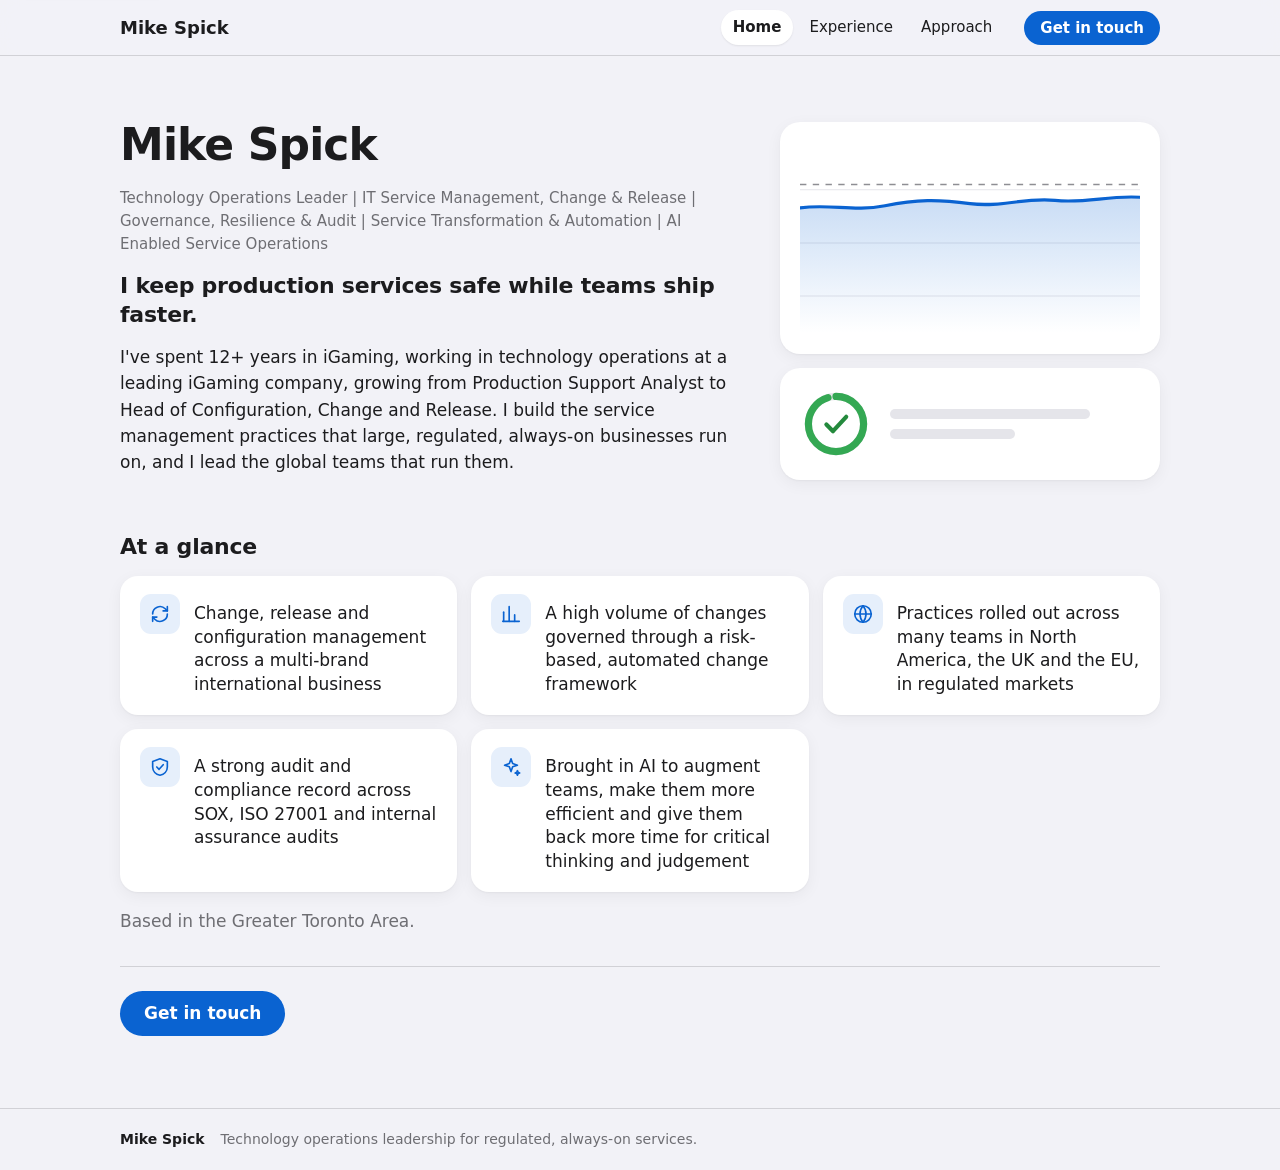
==== index.html @ 842ca16d "Add experience highlights, 12+ years, and the footer line. Co-authored-by: Michael Spick <michael.sp" ====
<!doctype html>
<html lang="en">
<head>
<meta charset="utf-8">
<meta name="viewport" content="width=device-width, initial-scale=1">
<title>Mike Spick | Technology Operations Leader</title>
<meta name="description" content="Mike Spick, Technology Operations Leader. I keep production services safe while teams ship faster.">
<link rel="stylesheet" href="css/style.css">
</head>
<body>
<a class="skip-link" href="#main">Skip to content</a>
<header class="site-header">
<div class="wrap header-inner">
<a class="brand" href="index.html">Mike Spick</a>
<nav aria-label="Main"><ul><li><a href="index.html" aria-current="page">Home</a></li><li><a href="experience.html">Experience</a></li><li><a href="approach.html">Approach</a></li></ul></nav>
<a class="btn" href="contact.html">Get in touch</a>
</div>
</header>
<main id="main" class="wrap page-index">
<section class="hero"><div class="hero-art" aria-hidden="true"><div class="art-card art-chart"><svg viewBox="0 0 320 180" focusable="false"><defs><linearGradient id="ga" x1="0" y1="0" x2="0" y2="1"><stop offset="0" stop-color="#0a63d1" stop-opacity=".22"/><stop offset="1" stop-color="#0a63d1" stop-opacity="0"/></linearGradient></defs><g stroke="#e5e5ea" stroke-width="1"><line x1="0" y1="45" x2="320" y2="45"/><line x1="0" y1="95" x2="320" y2="95"/><line x1="0" y1="145" x2="320" y2="145"/></g><line x1="0" y1="40" x2="320" y2="40" stroke="#8e8e93" stroke-width="1.5" stroke-dasharray="6 6"/><path d="M0 62 C30 58 50 66 80 60 S130 54 160 58 S210 52 240 55 S290 50 320 52 L320 180 L0 180 Z" fill="url(#ga)"/><path d="M0 62 C30 58 50 66 80 60 S130 54 160 58 S210 52 240 55 S290 50 320 52" fill="none" stroke="#0a63d1" stroke-width="3" stroke-linecap="round"/></svg></div><div class="art-card art-ring"><svg viewBox="0 0 120 120" focusable="false"><circle cx="60" cy="60" r="46" fill="none" stroke="#e5e5ea" stroke-width="12"/><circle cx="60" cy="60" r="46" fill="none" stroke="#34a853" stroke-width="12" stroke-linecap="round" stroke-dasharray="275 289" transform="rotate(-90 60 60)"/><path d="M44 61 l11 11 l22 -24" fill="none" stroke="#248a3d" stroke-width="7" stroke-linecap="round" stroke-linejoin="round"/></svg><div class="art-lines"><b></b><b class="s"></b></div></div></div>
<h1>Mike Spick</h1>
<p class="title-line">Technology Operations Leader | IT Service Management, Change &amp; Release | Governance, Resilience &amp; Audit | Service Transformation &amp; Automation | AI Enabled Service Operations</p>
<p class="positioning">I keep production services safe while teams ship faster.</p>
<p>I've spent 12+ years in iGaming, working in technology operations at a leading iGaming company, growing from Production Support Analyst to Head of Configuration, Change and Release. I build the service management practices that large, regulated, always-on businesses run on, and I lead the global teams that run them.</p>
</section>
<section aria-labelledby="glance">
<h2 id="glance">At a glance</h2>
<ul class="outcomes">
<li><span class="ico" aria-hidden="true"><svg viewBox="0 0 24 24" width="22" height="22" fill="none" stroke="currentColor" stroke-width="1.8" stroke-linecap="round" stroke-linejoin="round"><path d="M4 12a8 8 0 0 1 13.7-5.7L20 8.6"/><path d="M20 4v4.6h-4.6"/><path d="M20 12a8 8 0 0 1-13.7 5.7L4 15.4"/><path d="M4 20v-4.6h4.6"/></svg></span><span class="txt">Change, release and configuration management across a multi-brand international business</span></li>
<li><span class="ico" aria-hidden="true"><svg viewBox="0 0 24 24" width="22" height="22" fill="none" stroke="currentColor" stroke-width="1.8" stroke-linecap="round" stroke-linejoin="round"><path d="M4 20V10"/><path d="M10 20V4"/><path d="M16 20v-7"/><path d="M21 20H3"/></svg></span><span class="txt">A high volume of changes governed through a risk-based, automated change framework</span></li>
<li><span class="ico" aria-hidden="true"><svg viewBox="0 0 24 24" width="22" height="22" fill="none" stroke="currentColor" stroke-width="1.8" stroke-linecap="round" stroke-linejoin="round"><circle cx="12" cy="12" r="9"/><path d="M3 12h18"/><path d="M12 3a14 14 0 0 1 0 18a14 14 0 0 1 0-18"/></svg></span><span class="txt">Practices rolled out across many teams in North America, the UK and the EU, in regulated markets</span></li>
<li><span class="ico" aria-hidden="true"><svg viewBox="0 0 24 24" width="22" height="22" fill="none" stroke="currentColor" stroke-width="1.8" stroke-linecap="round" stroke-linejoin="round"><path d="M12 3l8 3v6c0 4.5-3.4 8-8 9c-4.6-1-8-4.5-8-9V6z"/><path d="M8.5 12l2.5 2.5l4.5-5"/></svg></span><span class="txt">A strong audit and compliance record across SOX, ISO 27001 and internal assurance audits</span></li>
<li><span class="ico" aria-hidden="true"><svg viewBox="0 0 24 24" width="22" height="22" fill="none" stroke="currentColor" stroke-width="1.8" stroke-linecap="round" stroke-linejoin="round"><path d="M12 3l1.8 5.2L19 10l-5.2 1.8L12 17l-1.8-5.2L5 10l5.2-1.8z"/><path d="M19 16l.7 1.8l1.8.7l-1.8.7L19 21l-.7-1.8l-1.8-.7l1.8-.7z"/></svg></span><span class="txt">Brought in AI to augment teams, make them more efficient and give them back more time for critical thinking and judgement</span></li>
</ul>
<p class="muted">Based in the Greater Toronto Area.</p>
</section>
<section class="cta-band"><a class="btn" href="contact.html">Get in touch</a></section>
</main>
<footer class="site-footer"><div class="wrap"><p class="foot-name">Mike Spick</p><p class="foot-line">Technology operations leadership for regulated, always-on services.</p></div></footer>
</body>
</html>
---- css/style.css ----
:root{--bg:#f2f2f7;--card:#fff;--text:#1c1c1e;--muted:#6e6e73;--sep:#d1d1d6;--accent:#0a63d1;--accent-hover:#0850a8;--radius:18px;--shadow:0 1px 2px rgba(0,0,0,.04),0 4px 16px rgba(0,0,0,.05)}
*{box-sizing:border-box}
html{-webkit-text-size-adjust:100%}
body{margin:0;background:var(--bg);color:var(--text);font:17px/1.55 -apple-system,BlinkMacSystemFont,"Segoe UI",system-ui,sans-serif;-webkit-font-smoothing:antialiased;overflow-wrap:break-word}
.wrap{max-width:1080px;margin:0 auto;padding-left:20px;padding-right:20px}
a{color:var(--accent)}
:focus-visible{outline:3px solid var(--accent);outline-offset:3px;border-radius:6px}
.sr-only{position:absolute;width:1px;height:1px;overflow:hidden;clip:rect(0 0 0 0);white-space:nowrap}
.skip-link{position:absolute;left:12px;top:-60px;background:var(--card);color:var(--accent);padding:10px 16px;border-radius:12px;z-index:100;box-shadow:var(--shadow)}
.skip-link:focus{top:12px}
.site-header{position:sticky;top:0;z-index:50;background:rgba(242,242,247,.94);border-bottom:1px solid var(--sep)}
@supports ((backdrop-filter:blur(1px)) or (-webkit-backdrop-filter:blur(1px))){.site-header{background:rgba(242,242,247,.75);-webkit-backdrop-filter:saturate(180%) blur(20px);backdrop-filter:saturate(180%) blur(20px)}}
.header-inner{display:flex;flex-wrap:wrap;align-items:center;gap:8px 20px;padding-top:10px;padding-bottom:10px}
.brand{font-weight:600;font-size:18px;color:var(--text);text-decoration:none;margin-right:auto}
nav ul{list-style:none;margin:0;padding:0;display:flex;gap:4px}
nav a{display:block;padding:6px 12px;border-radius:999px;color:var(--text);text-decoration:none;font-size:15px}
nav a:hover{background:rgba(0,0,0,.05)}
nav a[aria-current="page"]{background:var(--card);font-weight:600;box-shadow:0 1px 2px rgba(0,0,0,.08)}
.header-inner .btn{padding:8px 16px;font-size:15px}
@media (max-width:599px){nav{order:3;width:100%}nav ul{justify-content:space-between}}
.btn{display:inline-block;background:var(--accent);color:#fff;border:0;border-radius:999px;padding:12px 24px;font-family:inherit;font-weight:600;font-size:17px;line-height:1.2;text-decoration:none;cursor:pointer}
.btn:hover{background:var(--accent-hover)}
.btn-secondary{background:var(--card);color:var(--accent);box-shadow:inset 0 0 0 1px var(--sep)}
.btn-secondary:hover{background:#e9e9ee}
main{padding-top:36px;padding-bottom:48px}
h1{font-size:34px;line-height:1.15;letter-spacing:-.02em;font-weight:700;margin:8px 0 16px}
h2{font-size:22px;letter-spacing:-.01em;font-weight:700;margin:40px 0 12px}
h3{font-size:18px;font-weight:600;margin:0 0 6px}
@media (min-width:768px){h1{font-size:44px}main{padding-top:56px}}
p{margin:0 0 14px}
.muted,.opt{color:var(--muted)}
.title-line{color:var(--muted);font-size:15px}
.positioning{font-size:22px;font-weight:600;line-height:1.35;letter-spacing:-.01em}
.actions{margin-top:22px}
/* hero */
.hero{display:grid;grid-template-columns:minmax(0,1fr);column-gap:48px}
.hero-art{order:9;margin-top:24px;display:grid;gap:14px;grid-template-columns:minmax(0,1fr) auto;align-items:stretch}
@media (min-width:900px){.hero{grid-template-columns:minmax(0,1fr) 380px}.hero>*{grid-column:1}.hero .hero-art{order:0;grid-column:2;grid-row:1 / span 6;align-self:center;margin-top:0;grid-template-columns:1fr}}
.art-card{background:var(--card);border-radius:20px;box-shadow:var(--shadow);padding:20px}
.art-chart svg{display:block;width:100%;height:auto}
.art-ring{display:flex;align-items:center;gap:18px}
.art-ring svg{width:72px;height:72px;flex:none}
.art-lines{flex:1;display:grid;gap:10px;min-width:60px}
.art-lines b{display:block;height:10px;border-radius:5px;background:#e5e5ea;width:80%}
.art-lines b.s{width:50%}
@media (max-width:899px){.art-ring{flex-direction:column;justify-content:center}.art-lines{display:none}}
/* grouped lists */
.outcomes,.principles article,.contact-form,.page-thanks main>p{background:var(--card);border-radius:var(--radius);box-shadow:var(--shadow)}
.outcomes{list-style:none;padding:0;margin:0 0 16px;display:grid;gap:14px;grid-template-columns:1fr;background:none!important;box-shadow:none!important;border-radius:0!important}
@media (min-width:640px){.outcomes{grid-template-columns:1fr 1fr}}
@media (min-width:1024px){.outcomes{grid-template-columns:repeat(3,1fr)}}
.outcomes li{margin:0;background:var(--card);border-radius:var(--radius);box-shadow:var(--shadow);padding:18px 20px;display:flex;gap:14px;align-items:flex-start;font-size:17px;font-weight:500;line-height:1.4}
.outcomes .ico{flex:none;width:40px;height:40px;border-radius:11px;background:#e6effb;color:var(--accent);display:grid;place-items:center}
.outcomes .txt{padding-top:8px}
/* experience */
.timeline{list-style:none;margin:28px 0 0;padding:0 0 0 30px;position:relative}
.timeline::before{content:"";position:absolute;left:8px;top:14px;bottom:14px;width:2px;background:var(--sep);border-radius:1px}
.role{position:relative;margin:0 0 16px}
.role::before{content:"";position:absolute;left:-29px;top:26px;width:12px;height:12px;border-radius:50%;background:var(--bg);box-shadow:inset 0 0 0 3px #aeaeb2}
.role article{background:var(--card);border-radius:var(--radius);box-shadow:var(--shadow);padding:22px}
.role.lead-role article{border-top:4px solid var(--accent)}
.role header{display:flex;flex-wrap:wrap;align-items:center;justify-content:space-between;gap:8px 16px;margin-bottom:12px}
.role h3{font-size:20px;letter-spacing:-.01em;margin:0}
.dates{margin:0;font-size:14px;font-weight:600;color:var(--muted);background:var(--bg);border-radius:999px;padding:4px 12px;white-space:nowrap}
.role.lead-role .dates{color:var(--accent);background:#e6effb}
.lead{font-size:18px;line-height:1.45;margin-bottom:16px}
.points{list-style:none;margin:0;padding:0;display:grid;gap:10px}
.points li{position:relative;padding-left:26px;margin:0}
.points li::before{content:"";position:absolute;left:2px;top:.55em;width:8px;height:8px;border-radius:50%;background:var(--accent);opacity:.75}
@media (min-width:768px){.lead-role .points{grid-template-columns:1fr 1fr;gap:12px}.lead-role .points li{background:var(--bg);border-radius:14px;padding:14px 16px 14px 38px}.lead-role .points li::before{left:16px;top:1.2em}.lead-role .points li:last-child:nth-child(odd){grid-column:1/-1}}
/* highlights */
.highlights{margin-top:28px}
.highlights h2{margin:0 0 6px;font-size:28px}
.hl-intro{color:var(--muted);margin:0 0 18px}
.hl-grid{list-style:none;margin:0;padding:0;display:grid;gap:14px;grid-template-columns:1fr}
@media (min-width:640px){.hl-grid{grid-template-columns:1fr 1fr}}
@media (min-width:1024px){.hl-grid{grid-template-columns:repeat(3,1fr)}}
.hl{position:relative;display:flex;flex-direction:column;height:100%;background:var(--card);border-radius:var(--radius);box-shadow:var(--shadow);padding:20px;color:var(--text);text-decoration:none;transition:transform .25s ease,box-shadow .25s ease}
.hl .ico{display:grid;place-items:center;width:44px;height:44px;border-radius:12px;background:#e6effb;color:var(--accent);margin-bottom:14px}
.hl .tag{position:absolute;top:22px;right:20px;font-size:12px;font-weight:600;letter-spacing:.02em;color:var(--muted);background:var(--bg);border-radius:999px;padding:3px 10px}
.hl h3{font-size:19px;line-height:1.25;letter-spacing:-.01em;margin:0 0 8px}
.hl p{margin:0 0 14px;color:var(--muted);font-size:16px;line-height:1.45}
.hl .proof{align-self:flex-start;font-size:13px;font-weight:600;color:var(--accent);background:#e6effb;border-radius:999px;padding:3px 10px;margin:0 0 14px}
.hl .proof:empty{display:none}
.hl .go{margin-top:auto;color:var(--accent);transition:transform .25s ease}
.hl:focus-visible{outline-offset:3px;border-radius:var(--radius)}
@media (hover:hover){.hl:hover{transform:translateY(-4px);box-shadow:0 2px 4px rgba(0,0,0,.05),0 14px 30px rgba(0,0,0,.1)}.hl:hover .go{transform:translateY(4px)}}
.hl-point{font-weight:500}
.points li.hl-point::before{background:var(--accent);opacity:1;box-shadow:0 0 0 4px #e6effb}
.role:target article{animation:flash 1.6s ease 1;box-shadow:0 0 0 3px var(--accent),var(--shadow)}
@keyframes flash{from{box-shadow:0 0 0 8px #e6effb,0 0 0 3px var(--accent)}to{box-shadow:0 0 0 3px var(--accent),var(--shadow)}}
@supports (animation-timeline:view()){
.hl-grid li{animation:rise linear both;animation-timeline:view();animation-range:entry 0% entry 55%}
}
@media (prefers-reduced-motion:reduce){.hl-grid li{opacity:1!important;transform:none!important}.role:target article{animation:none}}
/* motion */
html{scroll-behavior:smooth}
.role{scroll-margin-top:130px}
.role article{transition:transform .25s ease,box-shadow .25s ease}
@media (hover:hover){.role article:hover{transform:translateY(-3px);box-shadow:0 2px 4px rgba(0,0,0,.05),0 12px 28px rgba(0,0,0,.09)}}
.jump{position:sticky;top:56px;z-index:40;margin:20px -20px 0;padding:8px 20px;background:var(--bg)}
@media (max-width:599px){.jump{top:98px}.role{scroll-margin-top:170px}}
.jump ul{list-style:none;margin:0;padding:0;display:flex;gap:8px;overflow-x:auto;-webkit-overflow-scrolling:touch;scrollbar-width:none}
.jump ul::-webkit-scrollbar{display:none}
.jump a{display:block;white-space:nowrap;padding:7px 14px;border-radius:999px;background:var(--card);color:var(--text);font-size:14px;font-weight:600;text-decoration:none;box-shadow:inset 0 0 0 1px var(--sep);transition:background .2s,color .2s}
.jump a:hover{background:#e6effb;color:var(--accent)}
.timeline::after{content:"";position:absolute;left:8px;top:14px;bottom:14px;width:2px;border-radius:1px;background:var(--accent);transform-origin:top;transform:scaleY(1)}
@supports (animation-timeline:view()){
.timeline::after{transform:scaleY(0);animation:fill linear both;animation-timeline:view();animation-range:entry 30% exit 55%}
.role article{animation:rise linear both;animation-timeline:view();animation-range:entry 0% entry 45%}
.role::before{animation:dot linear both;animation-timeline:view();animation-range:entry 15% entry 55%}
.lead-role .points li{animation:rise linear both;animation-timeline:view();animation-range:entry 10% entry 60%}
@keyframes fill{to{transform:scaleY(1)}}
@keyframes rise{from{opacity:0;transform:translateY(28px)}to{opacity:1;transform:none}}
@keyframes dot{from{background:var(--bg);box-shadow:inset 0 0 0 3px #aeaeb2;outline:0 solid #e6effb}to{background:#fff;box-shadow:inset 0 0 0 3px var(--accent);outline:5px solid #e6effb}}
}
@media (prefers-reduced-motion:reduce){html{scroll-behavior:auto}.timeline::after{transform:scaleY(1)!important}.role article,.role::before,.lead-role .points li{opacity:1!important;transform:none!important}}
.pair{display:grid;gap:16px;margin-top:32px}
@media (min-width:768px){.pair{grid-template-columns:1fr 1fr;align-items:start}}
.panel{background:var(--card);border-radius:var(--radius);box-shadow:var(--shadow);padding:22px}
.panel .ico{display:grid;place-items:center;width:40px;height:40px;border-radius:11px;background:#e6effb;color:var(--accent);margin-bottom:12px}
.panel h2{margin:0 0 12px;font-size:20px}
.rows,.chips{list-style:none;margin:0;padding:0}
.rows li{padding:12px 0;border-top:1px solid var(--sep)}
.rows li:first-child{border-top:0;padding-top:0}
.chips{display:flex;flex-wrap:wrap;gap:8px}
.chips li{background:var(--bg);border-radius:999px;padding:8px 14px;font-size:15px;font-weight:500}
.principles{display:grid;gap:14px}
@media (min-width:768px){.principles{grid-template-columns:1fr 1fr}}
.principles article{padding:22px}
.principles p{color:var(--muted);margin:0}
.cta-band{margin-top:32px;padding:24px 0;border-top:1px solid var(--sep);text-align:left}
/* form */
.contact-form{padding:8px 20px 22px;max-width:640px;margin:24px 0}
.field{padding:14px 0;border-bottom:1px solid var(--sep)}
.field:last-of-type{border-bottom:0;margin-bottom:12px}
label{display:block;font-weight:600;font-size:15px;margin-bottom:6px}
input,textarea{width:100%;font:inherit;color:var(--text);background:var(--bg);border:1px solid var(--sep);border-radius:12px;padding:11px 14px}
input:focus-visible,textarea:focus-visible{border-color:var(--accent)}
.page-contact>p:first-of-type{max-width:640px}
.site-footer{border-top:1px solid var(--sep);color:var(--muted);font-size:14px;padding:20px 0}
.site-footer p{margin:0}
.site-footer .wrap{display:flex;flex-wrap:wrap;align-items:baseline;gap:4px 16px}
.site-footer .foot-name{color:var(--text);font-weight:600}
.site-footer .foot-line{color:var(--muted)}
@media (prefers-reduced-motion:reduce){*{transition:none!important;animation:none!important;scroll-behavior:auto!important}}
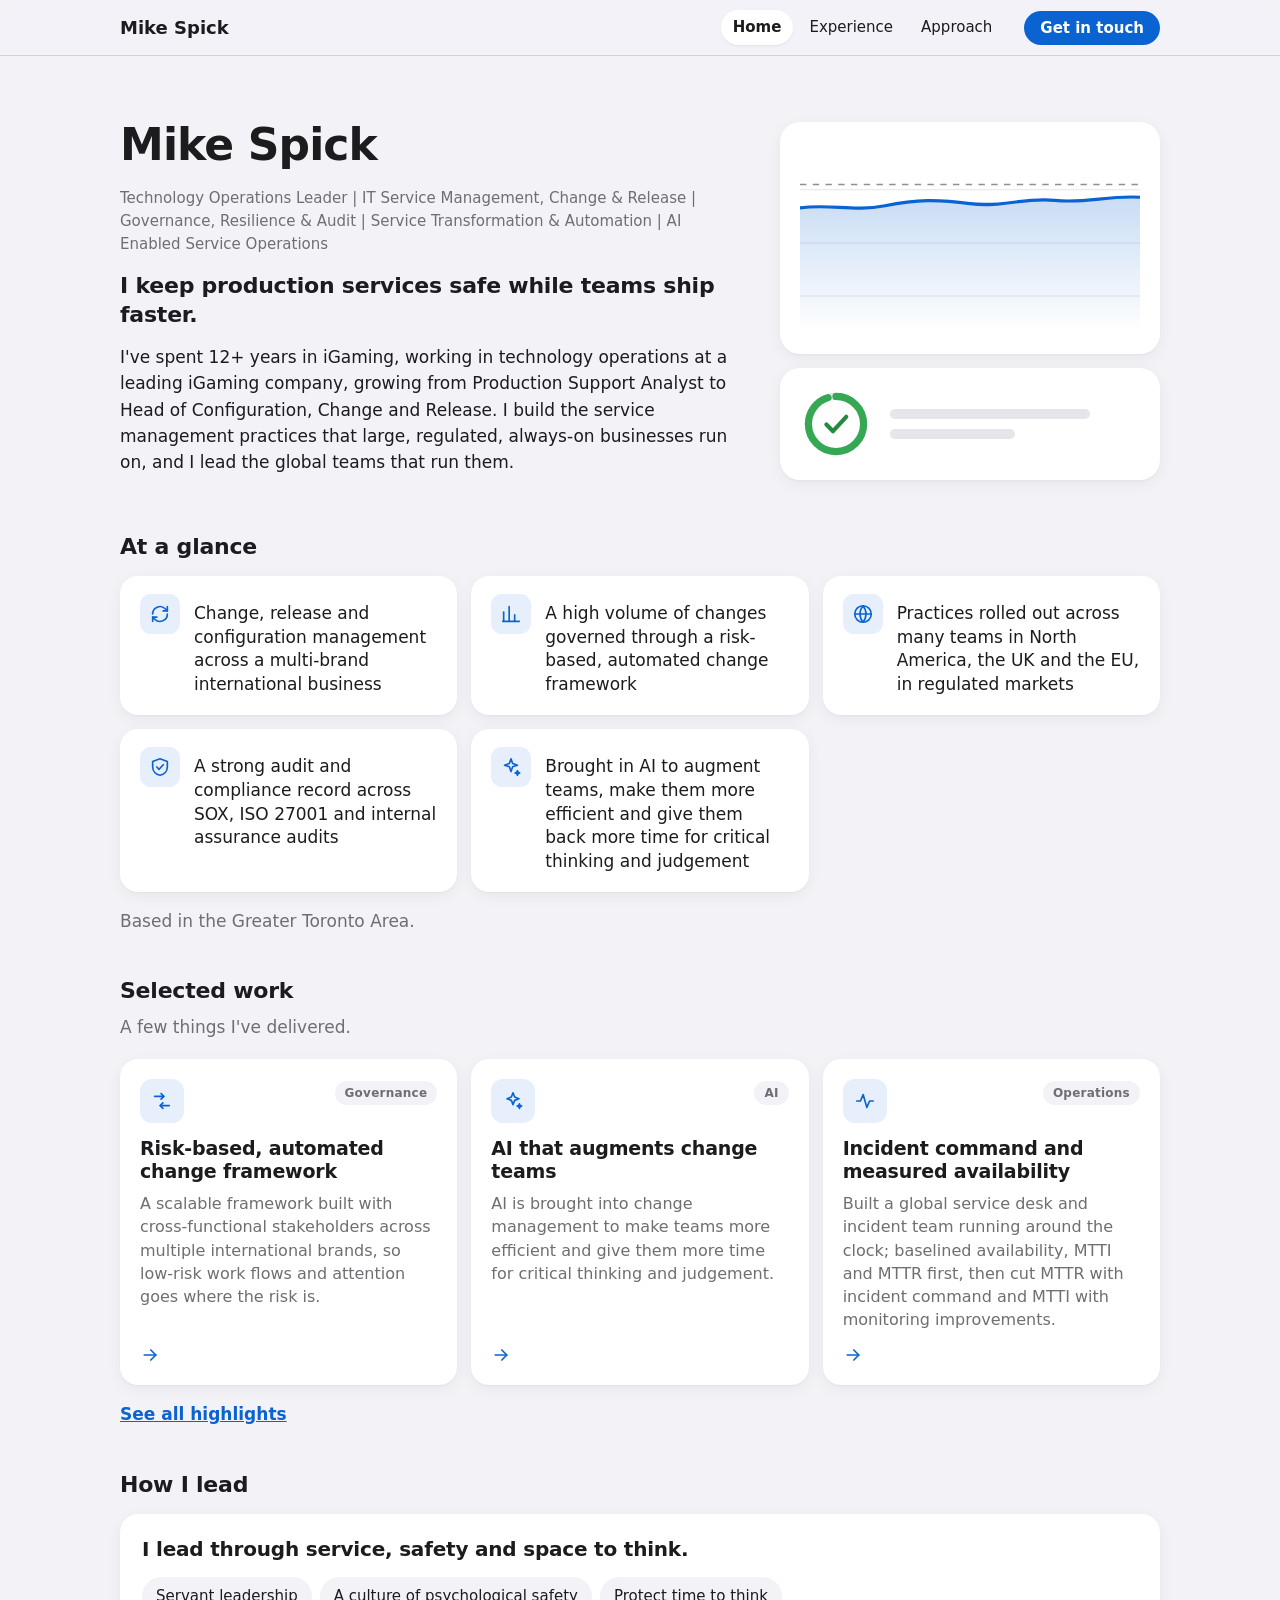
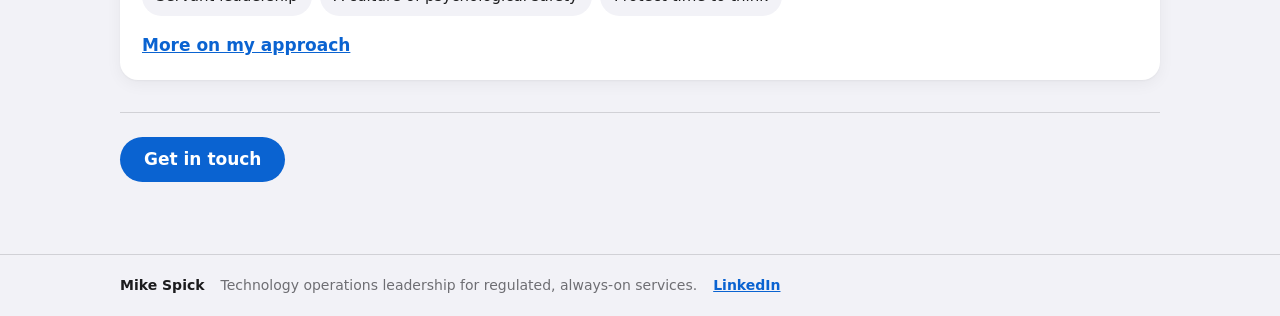
==== commit 23bfa047: "Add leadership content and LinkedIn footers. Add the Approach Leadership section, Home selected-work" ====
--- a/index.html
+++ b/index.html
@@ -34,8 +34,14 @@
 </ul>
 <p class="muted">Based in the Greater Toronto Area.</p>
 </section>
+<section class="highlights home-sel" aria-labelledby="sel"><h2 id="sel">Selected work</h2><p class="hl-intro">A few things I've delivered.</p><ul class="hl-grid">
+<li><a class="hl" href="experience.html#role-1"><span class="ico" aria-hidden="true"><svg viewBox="0 0 24 24" width="22" height="22" fill="none" stroke="currentColor" stroke-width="1.8" stroke-linecap="round" stroke-linejoin="round" focusable="false"><path d="M4 7h10"/><path d="M11 4l3 3-3 3"/><path d="M20 17H10"/><path d="M13 14l-3 3 3 3"/></svg></span><span class="tag">Governance</span><h3>Risk-based, automated change framework</h3><p>A scalable framework built with cross-functional stakeholders across multiple international brands, so low-risk work flows and attention goes where the risk is.</p><span class="proof"></span><svg class="go" viewBox="0 0 24 24" width="20" height="20" fill="none" stroke="currentColor" stroke-width="2" stroke-linecap="round" stroke-linejoin="round" aria-hidden="true" focusable="false"><path d="M5 12h14"/><path d="M13 6l6 6-6 6"/></svg></a></li>
+<li><a class="hl" href="experience.html#role-1"><span class="ico" aria-hidden="true"><svg viewBox="0 0 24 24" width="22" height="22" fill="none" stroke="currentColor" stroke-width="1.8" stroke-linecap="round" stroke-linejoin="round" focusable="false"><path d="M12 3l1.8 4.7L18.5 9.5l-4.7 1.8L12 16l-1.8-4.7L5.5 9.5l4.7-1.8z"/><path d="M19 15l.7 1.8L21.5 17.5l-1.8.7L19 20l-.7-1.8-1.8-.7 1.8-.7z"/></svg></span><span class="tag">AI</span><h3>AI that augments change teams</h3><p>AI is brought into change management to make teams more efficient and give them more time for critical thinking and judgement.</p><span class="proof"></span><svg class="go" viewBox="0 0 24 24" width="20" height="20" fill="none" stroke="currentColor" stroke-width="2" stroke-linecap="round" stroke-linejoin="round" aria-hidden="true" focusable="false"><path d="M5 12h14"/><path d="M13 6l6 6-6 6"/></svg></a></li>
+<li><a class="hl" href="experience.html#role-3"><span class="ico" aria-hidden="true"><svg viewBox="0 0 24 24" width="22" height="22" fill="none" stroke="currentColor" stroke-width="1.8" stroke-linecap="round" stroke-linejoin="round" focusable="false"><path d="M3 12h4l3-7 4 14 3-7h4"/></svg></span><span class="tag">Operations</span><h3>Incident command and measured availability</h3><p>Built a global service desk and incident team running around the clock; baselined availability, MTTI and MTTR first, then cut MTTR with incident command and MTTI with monitoring improvements.</p><span class="proof"></span><svg class="go" viewBox="0 0 24 24" width="20" height="20" fill="none" stroke="currentColor" stroke-width="2" stroke-linecap="round" stroke-linejoin="round" aria-hidden="true" focusable="false"><path d="M5 12h14"/><path d="M13 6l6 6-6 6"/></svg></a></li>
+</ul><p class="more"><a href="experience.html">See all highlights</a></p></section>
+<section class="home-lead" aria-labelledby="hlead"><h2 id="hlead">How I lead</h2><div class="panel"><p class="lead-line">I lead through service, safety and space to think.</p><ul class="chips"><li>Servant leadership</li><li>A culture of psychological safety</li><li>Protect time to think</li></ul><p class="more"><a href="approach.html#lead">More on my approach</a></p></div></section>
 <section class="cta-band"><a class="btn" href="contact.html">Get in touch</a></section>
 </main>
-<footer class="site-footer"><div class="wrap"><p class="foot-name">Mike Spick</p><p class="foot-line">Technology operations leadership for regulated, always-on services.</p></div></footer>
+<footer class="site-footer"><div class="wrap"><p class="foot-name">Mike Spick</p><p class="foot-line">Technology operations leadership for regulated, always-on services.</p><a class="foot-link" href="https://www.linkedin.com/in/michaelspick/" target="_blank" rel="noopener noreferrer">LinkedIn<span class="sr-only"> (opens in a new tab)</span></a></div></footer>
 </body>
 </html>
--- a/css/style.css
+++ b/css/style.css
@@ -129,6 +129,8 @@
 @media (min-width:768px){.principles{grid-template-columns:1fr 1fr}}
 .principles article{padding:22px}
 .principles p{color:var(--muted);margin:0}
+.sec-intro{color:var(--muted);margin:0 0 16px}
+@media (min-width:768px){.principles article:last-child:nth-child(odd){grid-column:1/-1}}
 .cta-band{margin-top:32px;padding:24px 0;border-top:1px solid var(--sep);text-align:left}
 /* form */
 .contact-form{padding:8px 20px 22px;max-width:640px;margin:24px 0}
@@ -143,4 +145,15 @@
 .site-footer .wrap{display:flex;flex-wrap:wrap;align-items:baseline;gap:4px 16px}
 .site-footer .foot-name{color:var(--text);font-weight:600}
 .site-footer .foot-line{color:var(--muted)}
+/* home additions */
+.home-sel{margin-top:40px}
+.home-sel h2{font-size:22px;margin:0 0 6px}
+.more{margin:16px 0 0}
+.more a{font-weight:600}
+.home-lead{margin-top:40px}
+.home-lead h2{margin:0 0 12px}
+.home-lead .panel .lead-line{font-size:20px;font-weight:600;letter-spacing:-.01em;line-height:1.35;margin:0 0 14px}
+.home-lead .panel .chips{margin-bottom:0}
+.site-footer .foot-link{font-weight:600}
+@media (hover:hover){.home-sel .hl:hover .go{transform:translateX(4px)}}
 @media (prefers-reduced-motion:reduce){*{transition:none!important;animation:none!important;scroll-behavior:auto!important}}
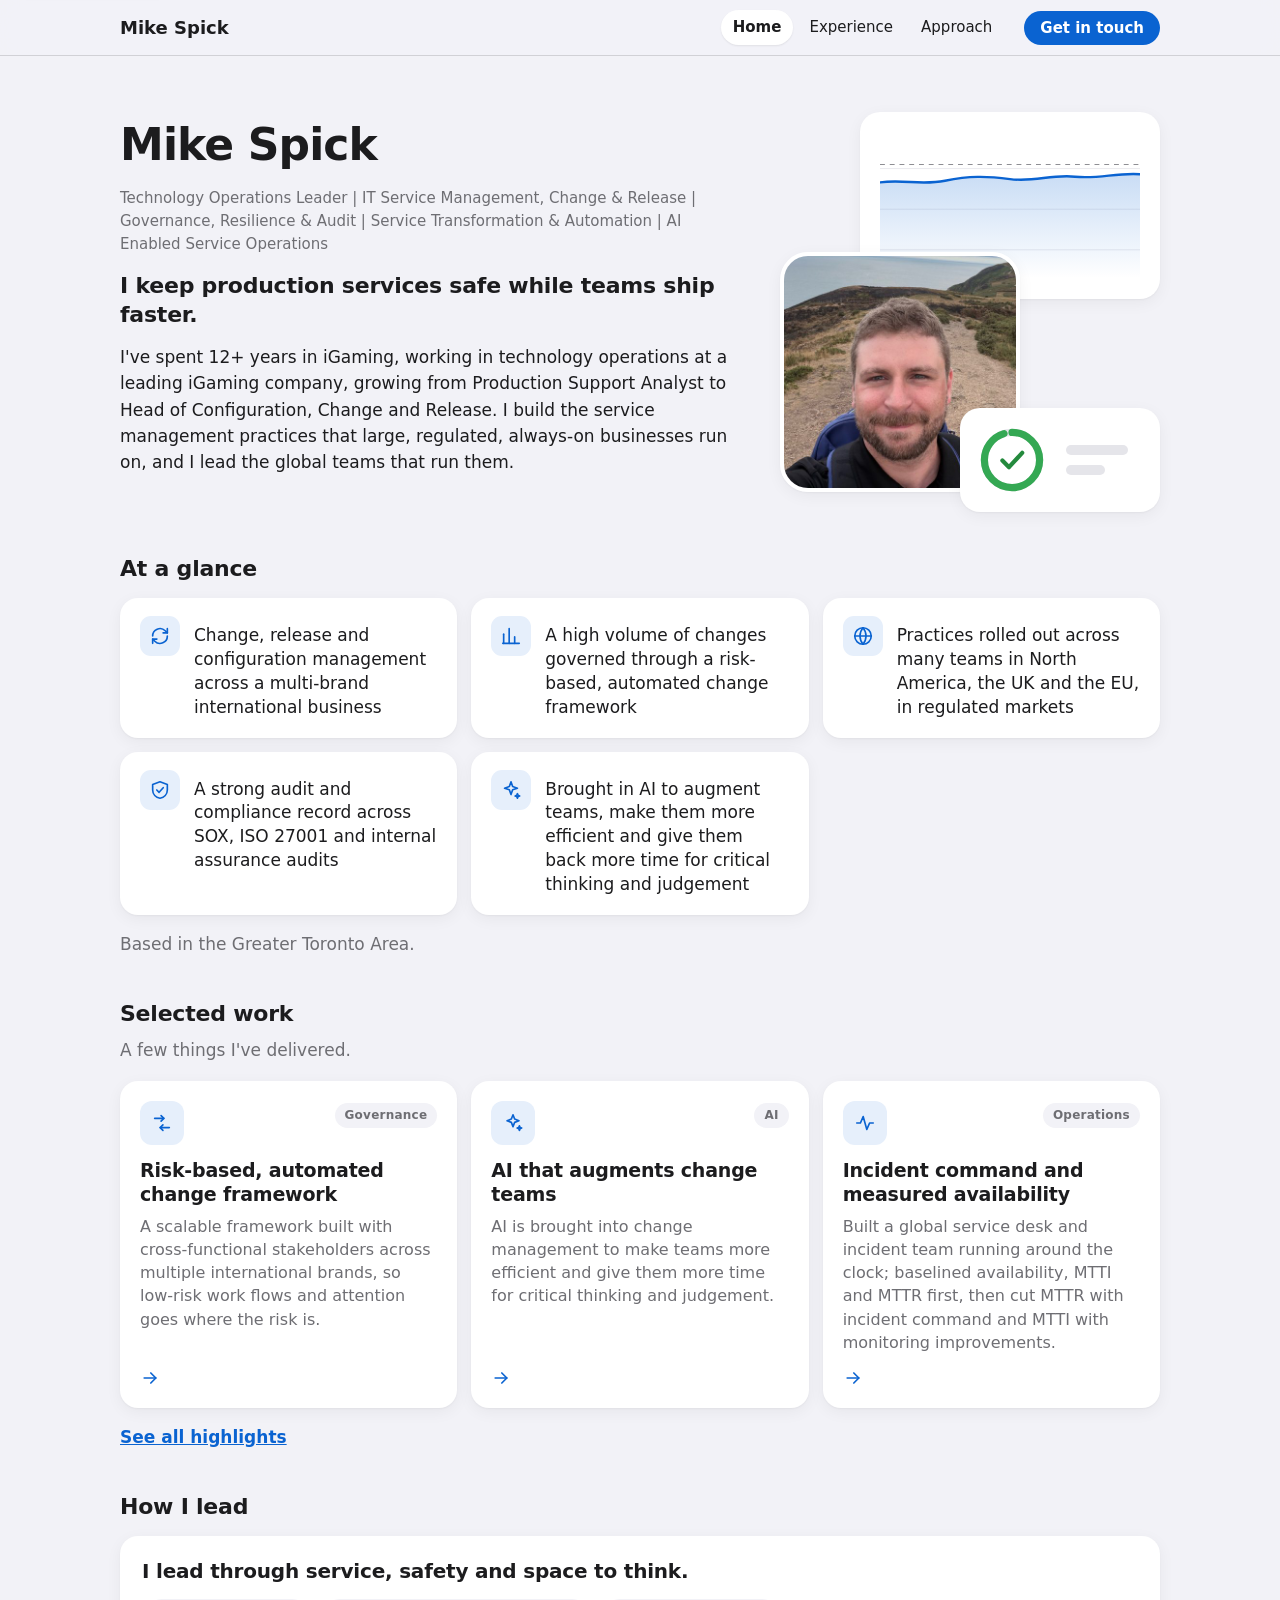
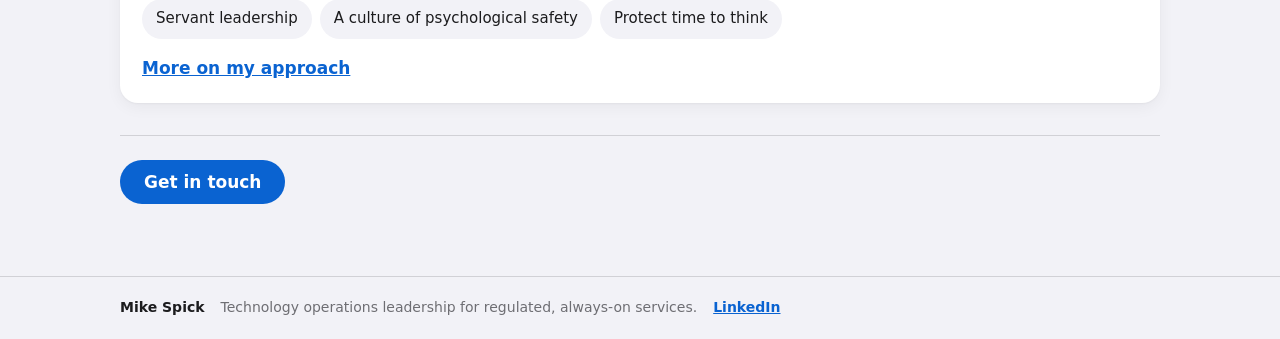
==== commit 2f5cb61d: "Add the Home hero portrait. Replace the decorative-only hero art with the portrait and the same two " ====
--- a/index.html
+++ b/index.html
@@ -17,7 +17,7 @@
 </div>
 </header>
 <main id="main" class="wrap page-index">
-<section class="hero"><div class="hero-art" aria-hidden="true"><div class="art-card art-chart"><svg viewBox="0 0 320 180" focusable="false"><defs><linearGradient id="ga" x1="0" y1="0" x2="0" y2="1"><stop offset="0" stop-color="#0a63d1" stop-opacity=".22"/><stop offset="1" stop-color="#0a63d1" stop-opacity="0"/></linearGradient></defs><g stroke="#e5e5ea" stroke-width="1"><line x1="0" y1="45" x2="320" y2="45"/><line x1="0" y1="95" x2="320" y2="95"/><line x1="0" y1="145" x2="320" y2="145"/></g><line x1="0" y1="40" x2="320" y2="40" stroke="#8e8e93" stroke-width="1.5" stroke-dasharray="6 6"/><path d="M0 62 C30 58 50 66 80 60 S130 54 160 58 S210 52 240 55 S290 50 320 52 L320 180 L0 180 Z" fill="url(#ga)"/><path d="M0 62 C30 58 50 66 80 60 S130 54 160 58 S210 52 240 55 S290 50 320 52" fill="none" stroke="#0a63d1" stroke-width="3" stroke-linecap="round"/></svg></div><div class="art-card art-ring"><svg viewBox="0 0 120 120" focusable="false"><circle cx="60" cy="60" r="46" fill="none" stroke="#e5e5ea" stroke-width="12"/><circle cx="60" cy="60" r="46" fill="none" stroke="#34a853" stroke-width="12" stroke-linecap="round" stroke-dasharray="275 289" transform="rotate(-90 60 60)"/><path d="M44 61 l11 11 l22 -24" fill="none" stroke="#248a3d" stroke-width="7" stroke-linecap="round" stroke-linejoin="round"/></svg><div class="art-lines"><b></b><b class="s"></b></div></div></div>
+<section class="hero"><div class="hero-side"><figure class="hero-photo"><img src="img/mike.jpg" width="480" height="480" alt="Portrait of Mike Spick" decoding="async"></figure><div aria-hidden="true"><div class="art-card art-chart"><svg viewBox="0 0 320 180" focusable="false"><defs><linearGradient id="ga" x1="0" y1="0" x2="0" y2="1"><stop offset="0" stop-color="#0a63d1" stop-opacity=".22"/><stop offset="1" stop-color="#0a63d1" stop-opacity="0"/></linearGradient></defs><g stroke="#e5e5ea" stroke-width="1"><line x1="0" y1="45" x2="320" y2="45"/><line x1="0" y1="95" x2="320" y2="95"/><line x1="0" y1="145" x2="320" y2="145"/></g><line x1="0" y1="40" x2="320" y2="40" stroke="#8e8e93" stroke-width="1.5" stroke-dasharray="6 6"/><path d="M0 62 C30 58 50 66 80 60 S130 54 160 58 S210 52 240 55 S290 50 320 52 L320 180 L0 180 Z" fill="url(#ga)"/><path d="M0 62 C30 58 50 66 80 60 S130 54 160 58 S210 52 240 55 S290 50 320 52" fill="none" stroke="#0a63d1" stroke-width="3" stroke-linecap="round"/></svg></div><div class="art-card art-ring"><svg viewBox="0 0 120 120" focusable="false"><circle cx="60" cy="60" r="46" fill="none" stroke="#e5e5ea" stroke-width="12"/><circle cx="60" cy="60" r="46" fill="none" stroke="#34a853" stroke-width="12" stroke-linecap="round" stroke-dasharray="275 289" transform="rotate(-90 60 60)"/><path d="M44 61 l11 11 l22 -24" fill="none" stroke="#248a3d" stroke-width="7" stroke-linecap="round" stroke-linejoin="round"/></svg><div class="art-lines"><b></b><b class="s"></b></div></div></div></div>
 <h1>Mike Spick</h1>
 <p class="title-line">Technology Operations Leader | IT Service Management, Change &amp; Release | Governance, Resilience &amp; Audit | Service Transformation &amp; Automation | AI Enabled Service Operations</p>
 <p class="positioning">I keep production services safe while teams ship faster.</p>
--- a/css/style.css
+++ b/css/style.css
@@ -146,6 +146,12 @@
 .site-footer .foot-name{color:var(--text);font-weight:600}
 .site-footer .foot-line{color:var(--muted)}
 /* home additions */
+.hero{position:relative}
+.hero-photo{position:absolute;top:6px;right:0;width:60px;height:60px;margin:0}
+@media (min-width:520px){.hero-photo{width:68px;height:68px;top:4px}}
+.hero h1{padding-right:76px}
+.hero-photo img{display:block;width:100%;height:100%;object-fit:cover;border-radius:50%;box-shadow:0 0 0 3px var(--card),var(--shadow)}
+@media (min-width:900px){.hero h1{padding-right:0}.hero .hero-photo{position:static;grid-column:2;grid-row:1 / span 6;align-self:center;justify-self:end;width:340px;height:340px;margin:0}.hero-photo img{border-radius:28px;box-shadow:var(--shadow)}}
 .home-sel{margin-top:40px}
 .home-sel h2{font-size:22px;margin:0 0 6px}
 .more{margin:16px 0 0}
@@ -157,3 +163,9 @@
 .site-footer .foot-link{font-weight:600}
 @media (hover:hover){.home-sel .hl:hover .go{transform:translateX(4px)}}
 @media (prefers-reduced-motion:reduce){*{transition:none!important;animation:none!important;scroll-behavior:auto!important}}
+
+
+/* mock */
+@media (max-width:899px){.hero-side .art-card{display:none}}
+@media (min-width:900px){.hero .hero-side{grid-column:2;grid-row:1 / span 7;align-self:start;position:relative;width:380px;justify-self:end}.hero .hero-side .hero-photo{grid-column:auto;grid-row:auto;align-self:auto;justify-self:auto}.hero .hero-side .hero-photo img{border-radius:28px;box-shadow:var(--shadow);border:4px solid #fff}.hero .hero-side .art-card{position:relative}}
+@media (min-width:900px){.hero .hero-side{height:400px;align-self:center}.hero .hero-side .hero-photo{position:absolute;left:0;top:140px;width:240px;height:240px;z-index:2;margin:0}.hero .hero-side .art-chart{position:absolute;top:0;right:0;width:300px}.hero .hero-side .art-ring{position:absolute;right:0;bottom:0;width:200px;z-index:3;padding:16px}}
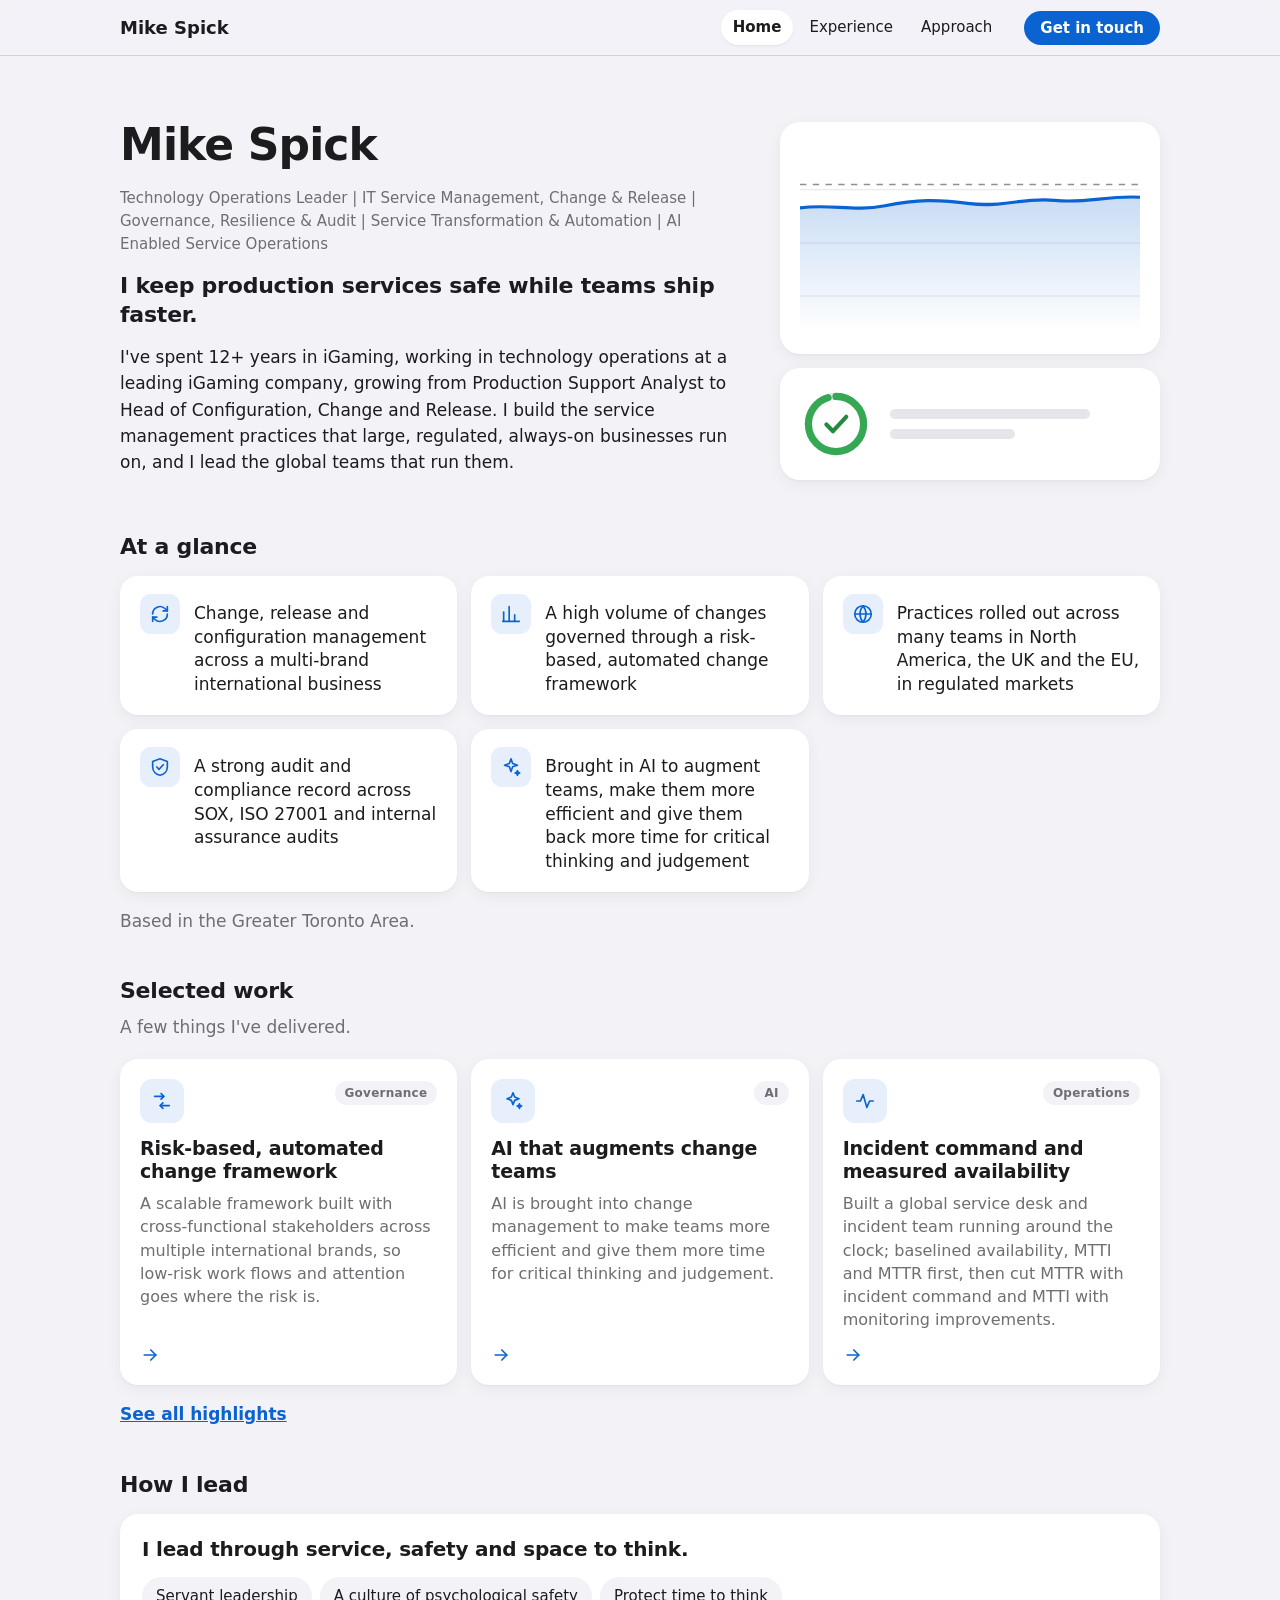
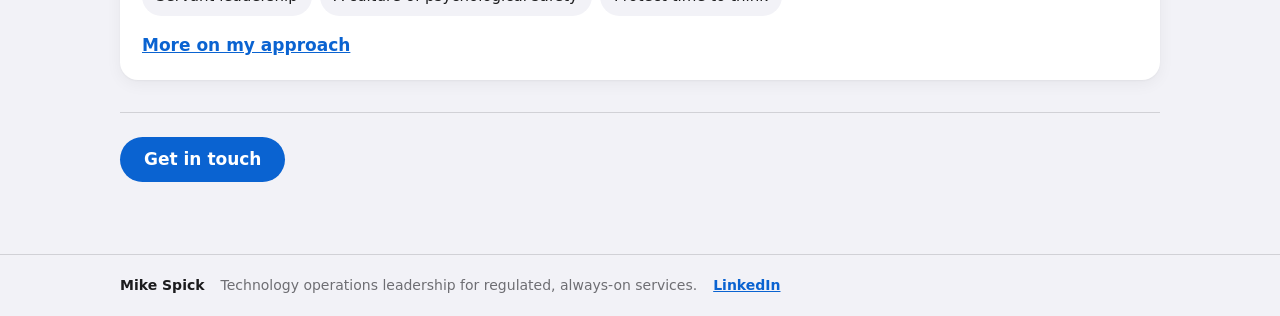
==== commit 2d1077cd: "Cache-bust the stylesheet with ?v=2 on every page. GitHub Pages was serving a stale css/style.css; a" ====
--- a/index.html
+++ b/index.html
@@ -5,7 +5,7 @@
 <meta name="viewport" content="width=device-width, initial-scale=1">
 <title>Mike Spick | Technology Operations Leader</title>
 <meta name="description" content="Mike Spick, Technology Operations Leader. I keep production services safe while teams ship faster.">
-<link rel="stylesheet" href="css/style.css">
+<link rel="stylesheet" href="css/style.css?v=2">
 </head>
 <body>
 <a class="skip-link" href="#main">Skip to content</a>
@@ -17,7 +17,7 @@
 </div>
 </header>
 <main id="main" class="wrap page-index">
-<section class="hero"><div class="hero-side"><figure class="hero-photo"><img src="img/mike.jpg" width="480" height="480" alt="Portrait of Mike Spick" decoding="async"></figure><div aria-hidden="true"><div class="art-card art-chart"><svg viewBox="0 0 320 180" focusable="false"><defs><linearGradient id="ga" x1="0" y1="0" x2="0" y2="1"><stop offset="0" stop-color="#0a63d1" stop-opacity=".22"/><stop offset="1" stop-color="#0a63d1" stop-opacity="0"/></linearGradient></defs><g stroke="#e5e5ea" stroke-width="1"><line x1="0" y1="45" x2="320" y2="45"/><line x1="0" y1="95" x2="320" y2="95"/><line x1="0" y1="145" x2="320" y2="145"/></g><line x1="0" y1="40" x2="320" y2="40" stroke="#8e8e93" stroke-width="1.5" stroke-dasharray="6 6"/><path d="M0 62 C30 58 50 66 80 60 S130 54 160 58 S210 52 240 55 S290 50 320 52 L320 180 L0 180 Z" fill="url(#ga)"/><path d="M0 62 C30 58 50 66 80 60 S130 54 160 58 S210 52 240 55 S290 50 320 52" fill="none" stroke="#0a63d1" stroke-width="3" stroke-linecap="round"/></svg></div><div class="art-card art-ring"><svg viewBox="0 0 120 120" focusable="false"><circle cx="60" cy="60" r="46" fill="none" stroke="#e5e5ea" stroke-width="12"/><circle cx="60" cy="60" r="46" fill="none" stroke="#34a853" stroke-width="12" stroke-linecap="round" stroke-dasharray="275 289" transform="rotate(-90 60 60)"/><path d="M44 61 l11 11 l22 -24" fill="none" stroke="#248a3d" stroke-width="7" stroke-linecap="round" stroke-linejoin="round"/></svg><div class="art-lines"><b></b><b class="s"></b></div></div></div></div>
+<section class="hero"><div class="hero-art" aria-hidden="true"><div class="art-card art-chart"><svg viewBox="0 0 320 180" focusable="false"><defs><linearGradient id="ga" x1="0" y1="0" x2="0" y2="1"><stop offset="0" stop-color="#0a63d1" stop-opacity=".22"/><stop offset="1" stop-color="#0a63d1" stop-opacity="0"/></linearGradient></defs><g stroke="#e5e5ea" stroke-width="1"><line x1="0" y1="45" x2="320" y2="45"/><line x1="0" y1="95" x2="320" y2="95"/><line x1="0" y1="145" x2="320" y2="145"/></g><line x1="0" y1="40" x2="320" y2="40" stroke="#8e8e93" stroke-width="1.5" stroke-dasharray="6 6"/><path d="M0 62 C30 58 50 66 80 60 S130 54 160 58 S210 52 240 55 S290 50 320 52 L320 180 L0 180 Z" fill="url(#ga)"/><path d="M0 62 C30 58 50 66 80 60 S130 54 160 58 S210 52 240 55 S290 50 320 52" fill="none" stroke="#0a63d1" stroke-width="3" stroke-linecap="round"/></svg></div><div class="art-card art-ring"><svg viewBox="0 0 120 120" focusable="false"><circle cx="60" cy="60" r="46" fill="none" stroke="#e5e5ea" stroke-width="12"/><circle cx="60" cy="60" r="46" fill="none" stroke="#34a853" stroke-width="12" stroke-linecap="round" stroke-dasharray="275 289" transform="rotate(-90 60 60)"/><path d="M44 61 l11 11 l22 -24" fill="none" stroke="#248a3d" stroke-width="7" stroke-linecap="round" stroke-linejoin="round"/></svg><div class="art-lines"><b></b><b class="s"></b></div></div></div>
 <h1>Mike Spick</h1>
 <p class="title-line">Technology Operations Leader | IT Service Management, Change &amp; Release | Governance, Resilience &amp; Audit | Service Transformation &amp; Automation | AI Enabled Service Operations</p>
 <p class="positioning">I keep production services safe while teams ship faster.</p>
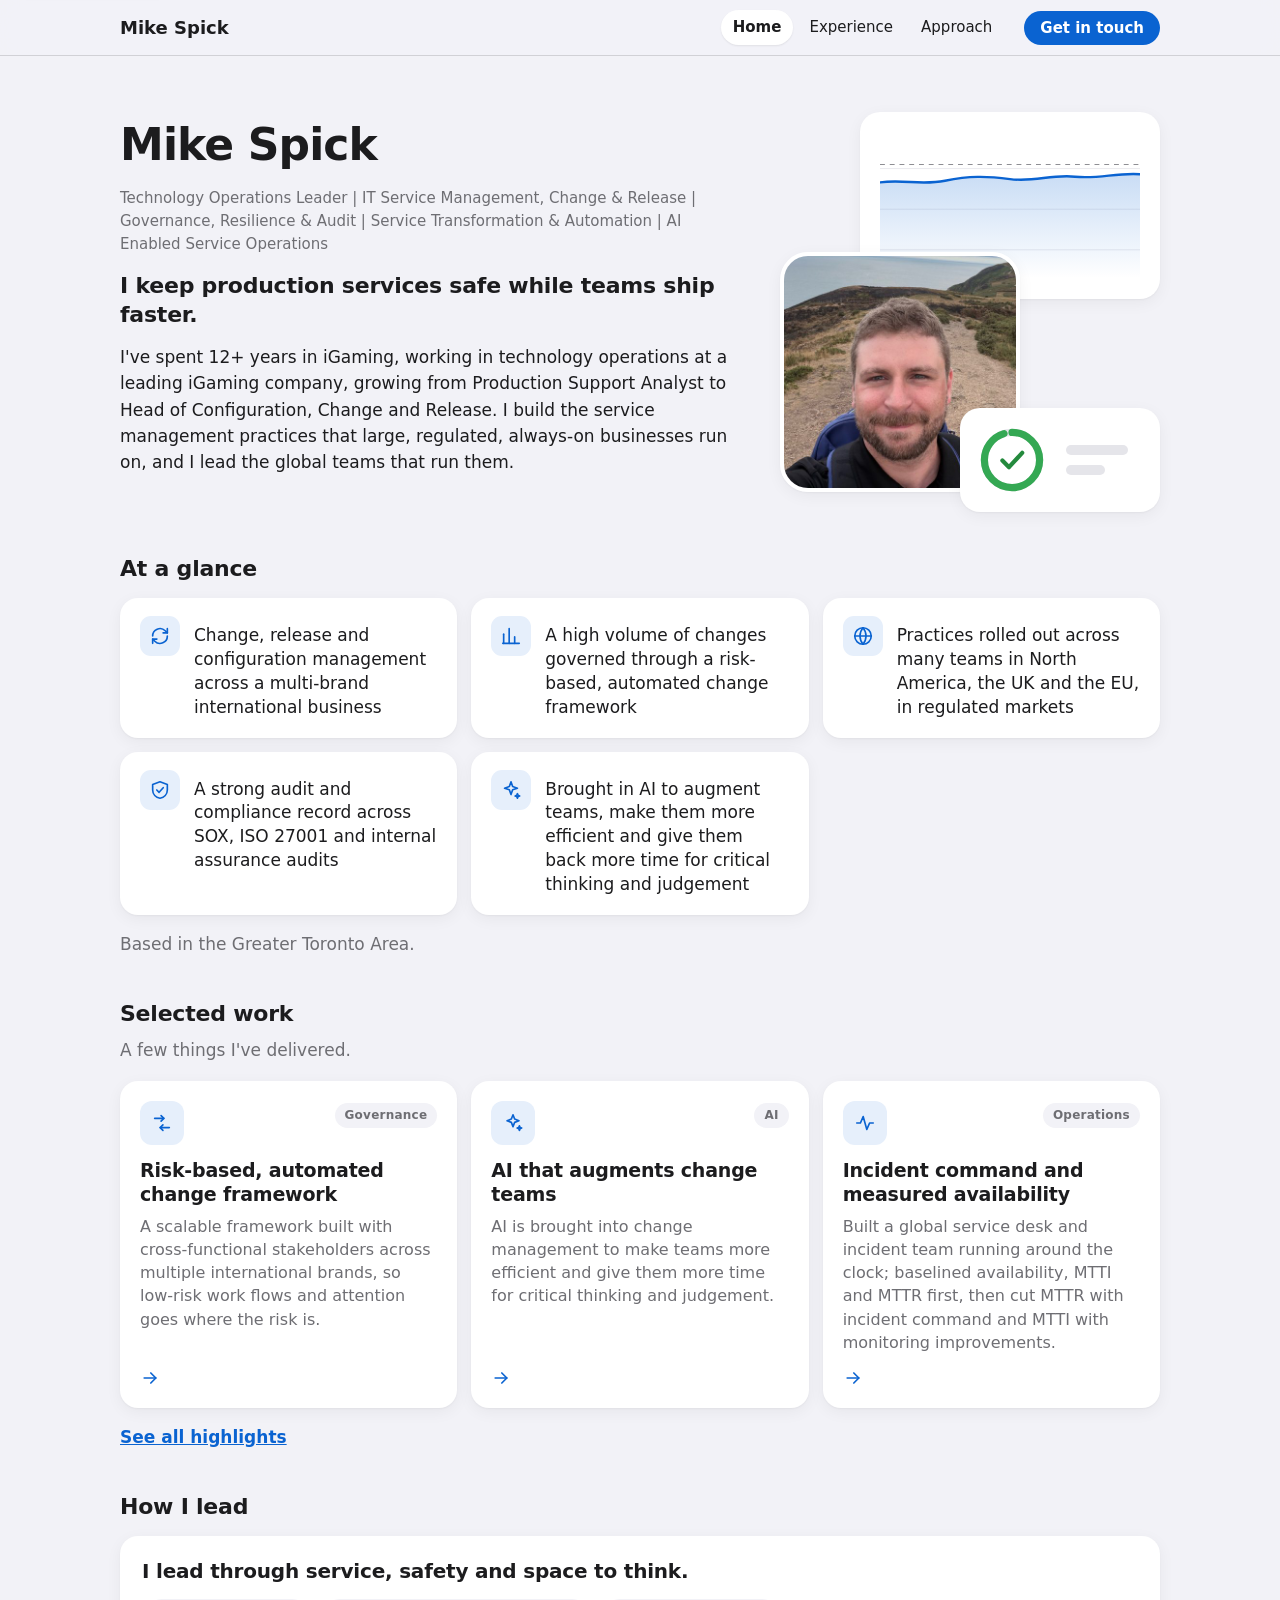
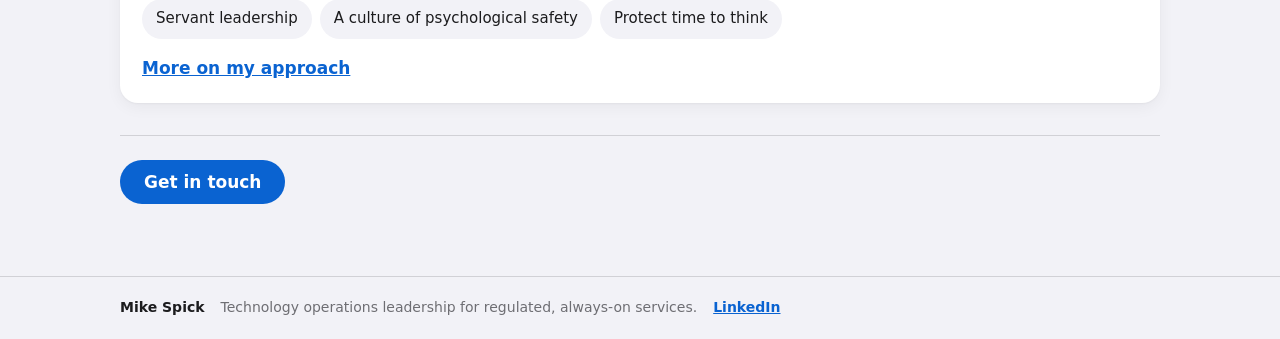
==== commit 49946dd0: "Merge pull request #6 from odd-brew/cursor/stylesheet-cache-bust-2f02" ====
--- a/index.html
+++ b/index.html
@@ -17,7 +17,7 @@
 </div>
 </header>
 <main id="main" class="wrap page-index">
-<section class="hero"><div class="hero-art" aria-hidden="true"><div class="art-card art-chart"><svg viewBox="0 0 320 180" focusable="false"><defs><linearGradient id="ga" x1="0" y1="0" x2="0" y2="1"><stop offset="0" stop-color="#0a63d1" stop-opacity=".22"/><stop offset="1" stop-color="#0a63d1" stop-opacity="0"/></linearGradient></defs><g stroke="#e5e5ea" stroke-width="1"><line x1="0" y1="45" x2="320" y2="45"/><line x1="0" y1="95" x2="320" y2="95"/><line x1="0" y1="145" x2="320" y2="145"/></g><line x1="0" y1="40" x2="320" y2="40" stroke="#8e8e93" stroke-width="1.5" stroke-dasharray="6 6"/><path d="M0 62 C30 58 50 66 80 60 S130 54 160 58 S210 52 240 55 S290 50 320 52 L320 180 L0 180 Z" fill="url(#ga)"/><path d="M0 62 C30 58 50 66 80 60 S130 54 160 58 S210 52 240 55 S290 50 320 52" fill="none" stroke="#0a63d1" stroke-width="3" stroke-linecap="round"/></svg></div><div class="art-card art-ring"><svg viewBox="0 0 120 120" focusable="false"><circle cx="60" cy="60" r="46" fill="none" stroke="#e5e5ea" stroke-width="12"/><circle cx="60" cy="60" r="46" fill="none" stroke="#34a853" stroke-width="12" stroke-linecap="round" stroke-dasharray="275 289" transform="rotate(-90 60 60)"/><path d="M44 61 l11 11 l22 -24" fill="none" stroke="#248a3d" stroke-width="7" stroke-linecap="round" stroke-linejoin="round"/></svg><div class="art-lines"><b></b><b class="s"></b></div></div></div>
+<section class="hero"><div class="hero-side"><figure class="hero-photo"><img src="img/mike.jpg" width="480" height="480" alt="Portrait of Mike Spick" decoding="async"></figure><div aria-hidden="true"><div class="art-card art-chart"><svg viewBox="0 0 320 180" focusable="false"><defs><linearGradient id="ga" x1="0" y1="0" x2="0" y2="1"><stop offset="0" stop-color="#0a63d1" stop-opacity=".22"/><stop offset="1" stop-color="#0a63d1" stop-opacity="0"/></linearGradient></defs><g stroke="#e5e5ea" stroke-width="1"><line x1="0" y1="45" x2="320" y2="45"/><line x1="0" y1="95" x2="320" y2="95"/><line x1="0" y1="145" x2="320" y2="145"/></g><line x1="0" y1="40" x2="320" y2="40" stroke="#8e8e93" stroke-width="1.5" stroke-dasharray="6 6"/><path d="M0 62 C30 58 50 66 80 60 S130 54 160 58 S210 52 240 55 S290 50 320 52 L320 180 L0 180 Z" fill="url(#ga)"/><path d="M0 62 C30 58 50 66 80 60 S130 54 160 58 S210 52 240 55 S290 50 320 52" fill="none" stroke="#0a63d1" stroke-width="3" stroke-linecap="round"/></svg></div><div class="art-card art-ring"><svg viewBox="0 0 120 120" focusable="false"><circle cx="60" cy="60" r="46" fill="none" stroke="#e5e5ea" stroke-width="12"/><circle cx="60" cy="60" r="46" fill="none" stroke="#34a853" stroke-width="12" stroke-linecap="round" stroke-dasharray="275 289" transform="rotate(-90 60 60)"/><path d="M44 61 l11 11 l22 -24" fill="none" stroke="#248a3d" stroke-width="7" stroke-linecap="round" stroke-linejoin="round"/></svg><div class="art-lines"><b></b><b class="s"></b></div></div></div></div>
 <h1>Mike Spick</h1>
 <p class="title-line">Technology Operations Leader | IT Service Management, Change &amp; Release | Governance, Resilience &amp; Audit | Service Transformation &amp; Automation | AI Enabled Service Operations</p>
 <p class="positioning">I keep production services safe while teams ship faster.</p>
